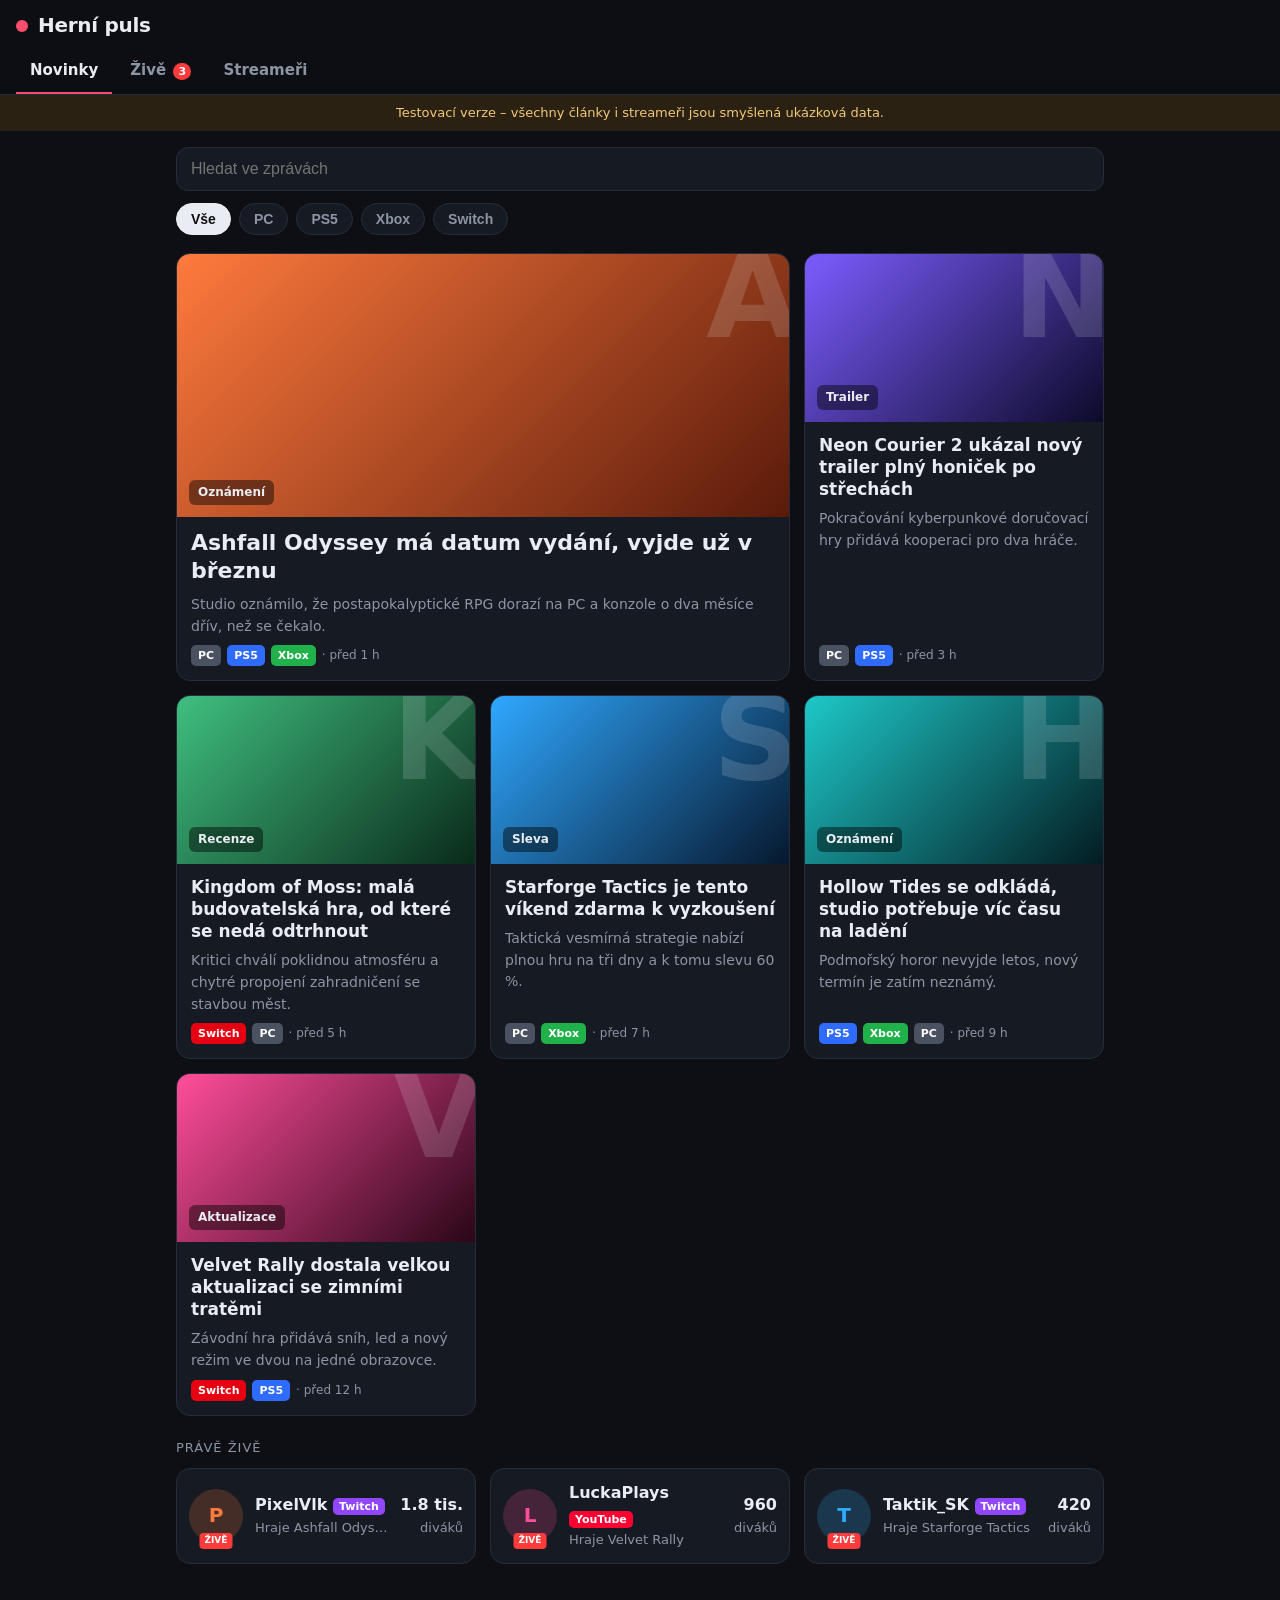
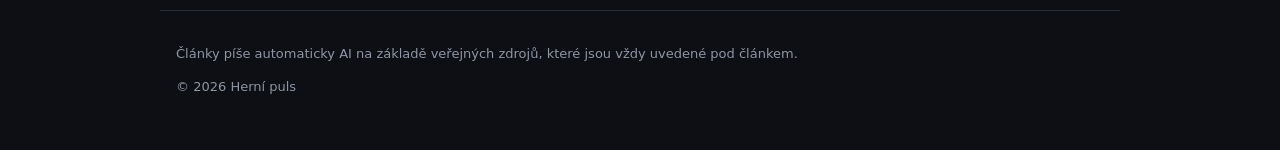
==== index.html @ 017f28fd "Testovací verze webu: novinky, článek, živě, streameři Co-Authored-By: Claude Opus 5.5 <noreply@anth" ====
<!DOCTYPE html>
<html lang="cs">
<head>
<meta charset="utf-8">
<meta name="viewport" content="width=device-width, initial-scale=1, viewport-fit=cover">
<title>Herní puls – novinky a streameři</title>
<meta name="description" content="Automatické herní novinky a přehled českých streamerů.">
<meta name="theme-color" content="#0d0f14">
<link rel="stylesheet" href="css/style.css">
</head>
<body>
<header class="top">
  <a href="#/" class="logo"><span class="pulse"></span><span id="site-name">Herní puls</span></a>
  <nav class="tabs">
    <a href="#/" data-tab="novinky">Novinky</a>
    <a href="#/zive" data-tab="zive">Živě <span class="dot" id="live-count"></span></a>
    <a href="#/streameri" data-tab="streameri">Streameři</a>
  </nav>
</header>

<div class="demo-banner">Testovací verze – všechny články i streameři jsou smyšlená ukázková data.</div>

<main id="app"><p class="loading">Načítám…</p></main>

<footer class="foot">
  <p>Články píše automaticky AI na základě veřejných zdrojů, které jsou vždy uvedené pod článkem.</p>
  <p>© <span id="year"></span> <span class="site-name-foot">Herní puls</span></p>
</footer>

<script src="js/config.js"></script>
<script src="js/app.js"></script>
</body>
</html>
---- css/style.css ----
:root{
  --bg:#0d0f14;--card:#161a22;--card2:#1d222c;--line:#262c38;
  --text:#e9ecf2;--muted:#8d95a5;--accent:#ff4d6d;--accent2:#7c5cff;
  --live:#ff3b3b;--radius:14px;
  --ps:#2f6bff;--xbox:#21b14b;--switch:#e60012;--pc:#9aa3b2;
}
*{box-sizing:border-box}
html,body{margin:0;background:var(--bg);color:var(--text);
  font-family:system-ui,-apple-system,"Segoe UI",Roboto,sans-serif;line-height:1.55}
a{color:inherit;text-decoration:none}
.top{position:sticky;top:0;z-index:10;background:rgba(13,15,20,.92);backdrop-filter:blur(10px);
  border-bottom:1px solid var(--line);padding:10px 16px 0}
.logo{display:flex;align-items:center;gap:10px;font-weight:800;font-size:20px;letter-spacing:-.3px}
.pulse{width:12px;height:12px;border-radius:50%;background:var(--accent);
  box-shadow:0 0 0 0 rgba(255,77,109,.7);animation:pulse 1.8s infinite}
@keyframes pulse{70%{box-shadow:0 0 0 10px rgba(255,77,109,0)}100%{box-shadow:0 0 0 0 rgba(255,77,109,0)}}
.tabs{display:flex;gap:4px;margin-top:8px;overflow-x:auto}
.tabs a{padding:10px 14px;color:var(--muted);font-weight:600;font-size:15px;border-bottom:2px solid transparent;white-space:nowrap}
.tabs a.on{color:var(--text);border-color:var(--accent)}
.dot{display:inline-block;min-width:18px;padding:0 5px;border-radius:9px;background:var(--live);color:#fff;font-size:11px;text-align:center;margin-left:2px}
.dot:empty{display:none}
.demo-banner{background:#2a2112;color:#f2c879;font-size:13px;padding:8px 16px;text-align:center}
main{max-width:960px;margin:0 auto;padding:16px}
.loading{color:var(--muted);text-align:center;padding:40px}
.chips{display:flex;gap:8px;overflow-x:auto;padding-bottom:6px;margin-bottom:12px}
.chip{flex:none;padding:7px 14px;border-radius:999px;background:var(--card);border:1px solid var(--line);
  color:var(--muted);font-size:14px;font-weight:600;cursor:pointer}
.chip.on{background:var(--text);color:var(--bg);border-color:var(--text)}
.search{width:100%;padding:12px 14px;border-radius:12px;border:1px solid var(--line);background:var(--card);
  color:var(--text);font-size:16px;margin-bottom:12px}
.section-title{font-size:13px;text-transform:uppercase;letter-spacing:1px;color:var(--muted);margin:22px 0 10px}
.grid{display:grid;gap:14px;grid-template-columns:repeat(auto-fill,minmax(280px,1fr))}
.card{background:var(--card);border:1px solid var(--line);border-radius:var(--radius);overflow:hidden;display:flex;flex-direction:column;transition:transform .15s}
.card:active{transform:scale(.985)}
.cover{aspect-ratio:16/9;position:relative;display:flex;align-items:flex-end;padding:12px;overflow:hidden}
.cover .glyph{position:absolute;right:-10px;top:-18px;font-size:120px;font-weight:900;opacity:.16;line-height:1}
.cover .type{position:relative;background:rgba(0,0,0,.45);padding:3px 9px;border-radius:6px;font-size:12px;font-weight:700}
.card .body{padding:12px 14px 14px;display:flex;flex-direction:column;gap:8px;flex:1}
.card h3{margin:0;font-size:17px;line-height:1.3}
.card p{margin:0;color:var(--muted);font-size:14px}
.meta{display:flex;gap:6px;flex-wrap:wrap;align-items:center;font-size:12px;color:var(--muted);margin-top:auto}
.pf{padding:2px 7px;border-radius:5px;font-weight:700;font-size:11px;color:#fff}
.pf-PS5{background:var(--ps)}.pf-Xbox{background:var(--xbox)}.pf-Switch{background:var(--switch)}.pf-PC{background:#4a5160}
.hero .cover{aspect-ratio:21/9}
.hero h3{font-size:22px}
.article{max-width:720px;margin:0 auto}
.article h1{font-size:28px;line-height:1.2;margin:14px 0 8px}
.article .perex{font-size:18px;color:#c9ced8;font-weight:500}
.article .text p{font-size:17px}
.back{color:var(--muted);font-size:14px}
.sources{background:var(--card);border:1px solid var(--line);border-radius:12px;padding:12px 16px;margin-top:24px;font-size:14px}
.sources a{color:#9db4ff;text-decoration:underline}
.ai-note{font-size:13px;color:var(--muted);margin-top:10px}
.streamer{display:flex;gap:12px;align-items:center;background:var(--card);border:1px solid var(--line);border-radius:var(--radius);padding:12px}
.avatar{width:54px;height:54px;border-radius:50%;flex:none;display:grid;place-items:center;font-weight:800;font-size:20px;position:relative}
.avatar.live::after{content:"ŽIVĚ";position:absolute;bottom:-6px;left:50%;transform:translateX(-50%);background:var(--live);
  color:#fff;font-size:9px;font-weight:800;padding:1px 5px;border-radius:4px}
.streamer .info{flex:1;min-width:0}
.streamer h3{margin:0;font-size:16px}
.streamer .sub{color:var(--muted);font-size:13px;white-space:nowrap;overflow:hidden;text-overflow:ellipsis}
.streamer .num{text-align:right;font-size:13px;color:var(--muted)}
.streamer .num b{display:block;color:var(--text);font-size:16px}
.plat{font-size:11px;font-weight:700;padding:2px 6px;border-radius:5px;color:#fff}
.plat-Twitch{background:#9146ff}.plat-YouTube{background:#ff0033}.plat-Kick{background:#2fbf3a;color:#06210a}
.profile-head{display:flex;gap:16px;align-items:center;margin:16px 0}
.profile-head .avatar{width:84px;height:84px;font-size:32px}
.stats{display:grid;grid-template-columns:repeat(3,1fr);gap:10px;margin:16px 0}
.stat{background:var(--card);border:1px solid var(--line);border-radius:12px;padding:12px;text-align:center}
.stat b{display:block;font-size:20px}
.stat span{font-size:12px;color:var(--muted)}
.empty{color:var(--muted);text-align:center;padding:30px}
.foot{max-width:960px;margin:30px auto 0;padding:20px 16px 40px;color:var(--muted);font-size:13px;border-top:1px solid var(--line)}
@media(min-width:700px){.hero{grid-column:span 2}}
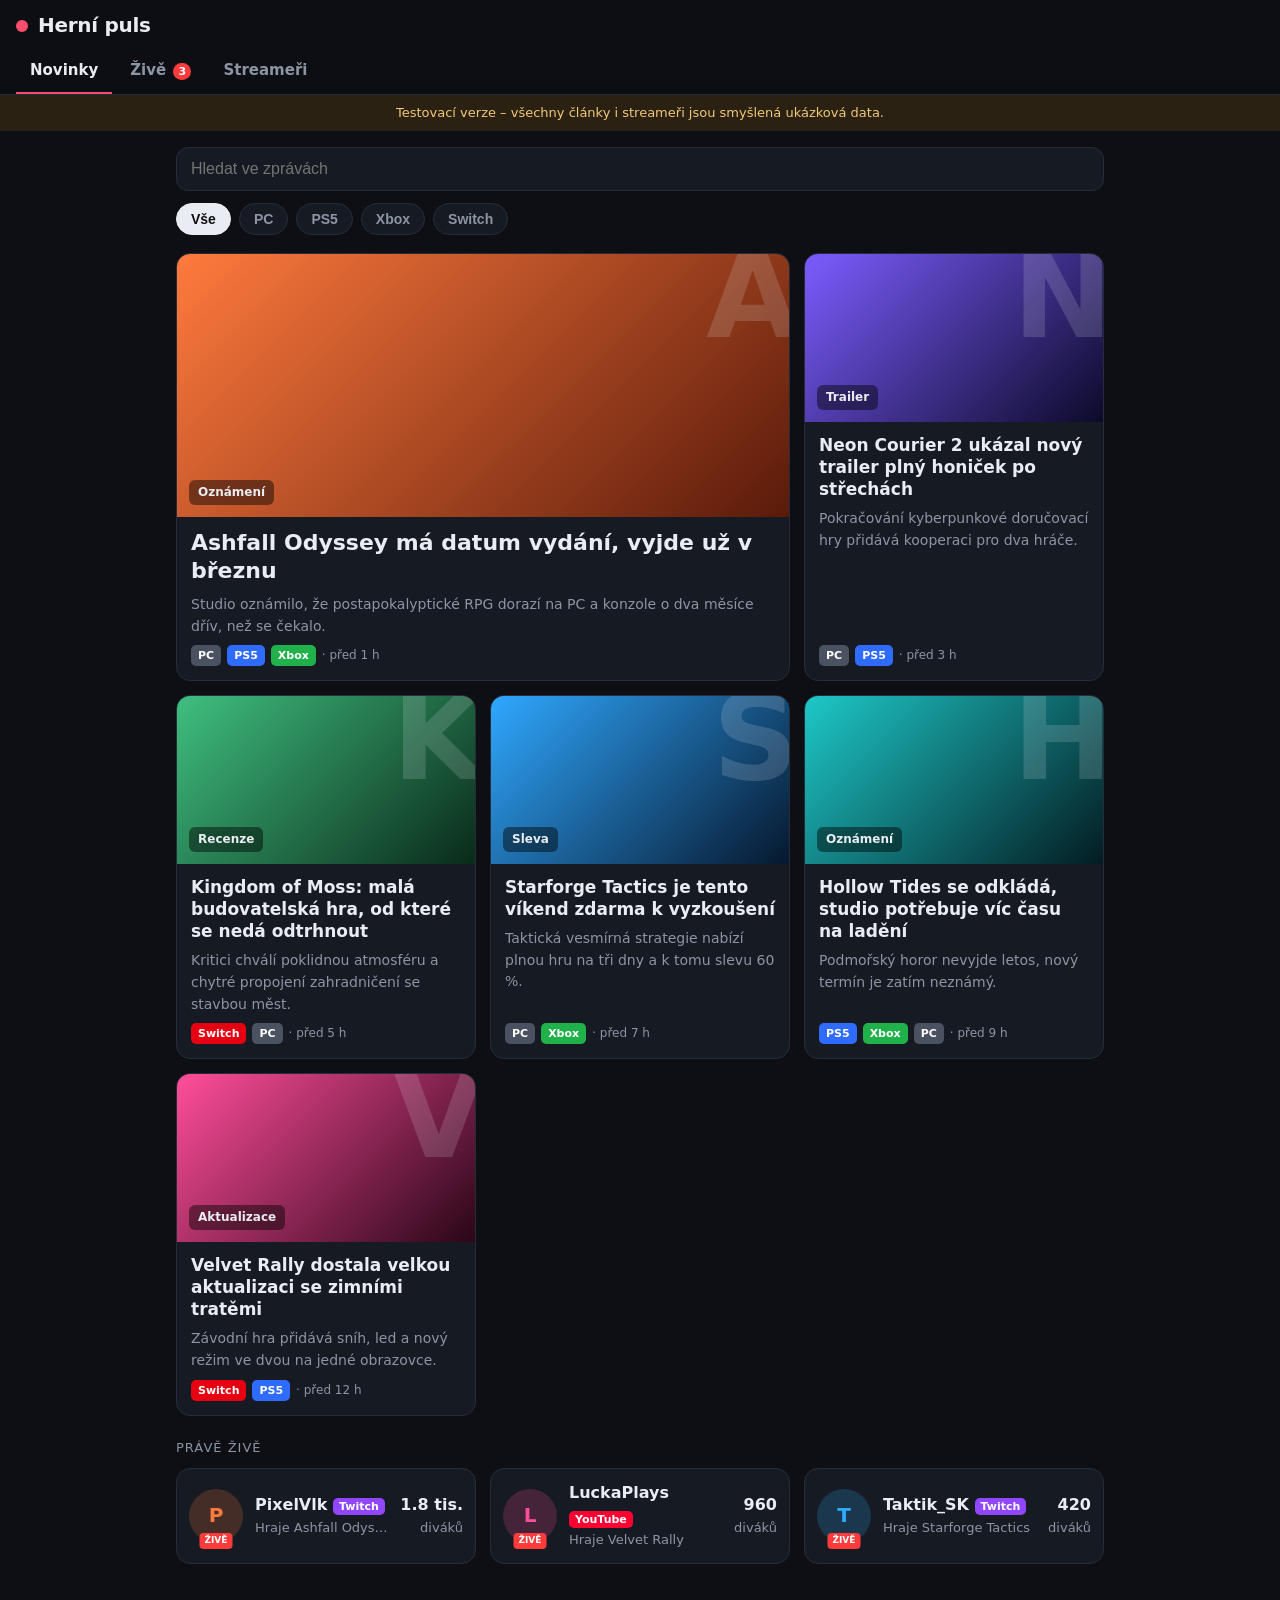
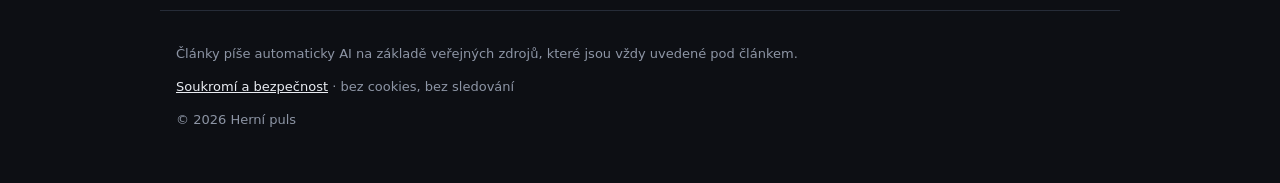
==== commit ddca509f: "Zabezpečení: bezpečnostní hlavičky, přísná CSP, kontrola odkazů a barev, stránka o soukromí Co-Autho" ====
--- a/index.html
+++ b/index.html
@@ -24,6 +24,7 @@
 
 <footer class="foot">
   <p>Články píše automaticky AI na základě veřejných zdrojů, které jsou vždy uvedené pod článkem.</p>
+  <p><a href="soukromi.html">Soukromí a bezpečnost</a> · bez cookies, bez sledování</p>
   <p>© <span id="year"></span> <span class="site-name-foot">Herní puls</span></p>
 </footer>
 
--- a/css/style.css
+++ b/css/style.css
@@ -71,3 +71,6 @@
 .empty{color:var(--muted);text-align:center;padding:30px}
 .foot{max-width:960px;margin:30px auto 0;padding:20px 16px 40px;color:var(--muted);font-size:13px;border-top:1px solid var(--line)}
 @media(min-width:700px){.hero{grid-column:span 2}}
+.article-cover{margin-top:12px;border-radius:14px;overflow:hidden}
+.m0{margin:0}
+.foot a{color:var(--text);text-decoration:underline}
